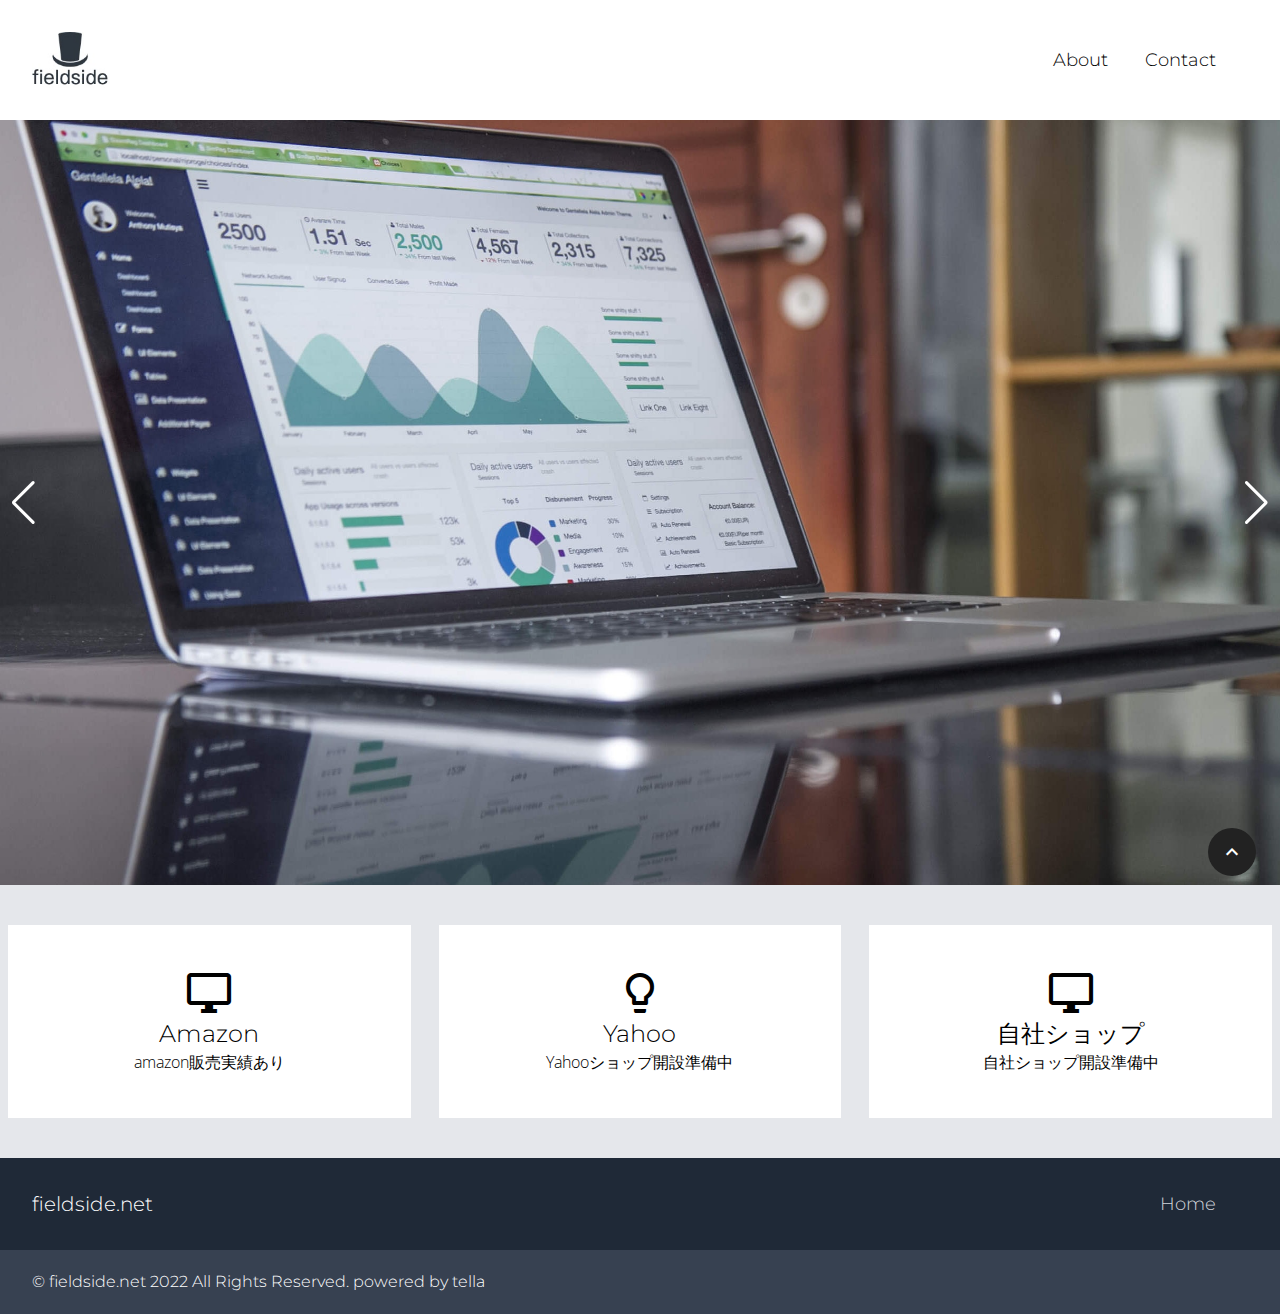
==== index.html @ 91e6fcc8 "publish" ====
<!DOCTYPE html>
<html lang="ja">

<head>
	<meta name="generator" content="Hugo 0.92.0" />

<meta charset="utf-8">
<title>fieldside.net</title>
<meta name="viewport" content="width=device-width,initial-scale=1.0">
<link rel="icon" href='/favicon-32x32.png'>

<link href='/css/fa5.min.css' rel="stylesheet" type="text/css">




<link rel="stylesheet" href="/css/style.min.e04a0c0721286edc1d39282bf171d03b2dc2d097d2c0094269122bdcfff6e8dd.css" />


<link rel="stylesheet" href='/css/swiper-bundle.min.css'>

<link href='/css/style.min.css' rel="stylesheet" type="text/css">
<link rel="stylesheet" href='/css/custom.css'><meta name="description" content="fieldside corporate site" />
    <meta property="og:title" content="fieldside.net" />
    <meta property="og:type" content="website" />
    <meta property="og:url" content="https://www.fieldside.net" />
    <meta property="og:image" content="" />
    <meta property="og:description" content="fieldside corporate site" />
    <meta name="twitter:card" content="summary_large_image" />
    <meta name="twitter:site" content="@username" />
    <meta name="twitter:creator" content="@username" />
</head>

<body><header>
    <div id="overlay">
        <ul class="text-center list-none text-white text-3xl">
            
            <li class="p-2">
                <a href="/about/">
                    <span>About</span>
                </a>
            </li>
            
            <li class="p-2">
                <a href="/contact/">
                    <span>Contact</span>
                </a>
            </li>
            
        </ul>
    </div>
    <nav class="flex items-center justify-between flex-wrap bg-opacity-100 p-8">
        <div class="flex items-center flex-shrink-0 text-xl text-grey-900 mr-6">
            <a href="http://www.fieldside.net"><img alt="fieldside"
                    class="h-14 mr-3" src="/img/logo/logo.jpeg"></a>
             
        </div>
        <div class="block lg:hidden">
            <div id="hamburgerbtn" class="flex cursor-pointer items-center w-14 h-10 py-2 rounded mopen">
                <span class="top"></span>
                <span class="middle"></span>
                <span class="bottom"></span>
            </div>
        </div>
        <div class="hidden w-full block flex-grow lg:flex lg:items-center lg:w-auto" id="mobileMenu">
            <div class="text-lg lg:flex-grow">
            </div>
            <div class="text-lg">
                
                <a href="/about/"
                    class="duration-200 block mt-4 lg:inline-block lg:mt-0 text-black hover:opacity-60 mr-8">
                    About
                </a>
                
                <a href="/contact/"
                    class="duration-200 block mt-4 lg:inline-block lg:mt-0 text-black hover:opacity-60 mr-8">
                    Contact
                </a>
                
            </div>
        </div>
    </nav>
</header>
<div class="scroll-top rounded-full">
        <span class="icon-keyboard_arrow_up text-2xl"></span>
    </div><div class="swiper-container">
    <div class="swiper-wrapper">
        
        <div class="swiper-slide">
            <img src="img/slide/slide01.jpg" alt="">
            <div class="s-fade-txt">
                <h1 class="text-4xl text-white">fieldside</h1>
            </div>
        </div>
        
        <div class="swiper-slide">
            <img src="img/slide/slide02.jpg" alt="">
            <div class="s-fade-txt">
                <h1 class="text-4xl text-white"></h1>
            </div>
        </div>
        
    </div>
    <div class="swiper-button-prev"></div>
    <div class="swiper-button-next"></div>
</div>
<div class="bg-tlgray-200 py-6 md:py-10">
    <div class="container mx-auto max-w-7xl">
        <div class="grid grid-cols-1 md:grid-cols-2 lg:grid-cols-3 gap-3">
            
            
                <div class="bg-white text-center mx-2 px-4 py-10 duration-300 transform hover:-translate-y-1 hover:shadow-lg">
                    <div class="p-1">
                        
                        <span class="icon-desktop_windows text-5xl"></span>
                        
                        <h2 class="text-2xl">Amazon</h2>
                        <p class="sans">amazon販売実績あり</p>
                    </div>
                </div>
                
            
            
                <div class="bg-white text-center mx-2 px-4 py-10 duration-300 transform hover:-translate-y-1 hover:shadow-lg">
                    <div class="p-1">
                        
                        <span class="icon-lightbulb_outline text-5xl"></span>
                        
                        <h2 class="text-2xl">Yahoo</h2>
                        <p class="sans">Yahooショップ開設準備中</p>
                    </div>
                </div>
                
            
            
                <div class="bg-white text-center mx-2 px-4 py-10 duration-300 transform hover:-translate-y-1 hover:shadow-lg">
                    <div class="p-1">
                        
                        <span class="icon-desktop_windows text-5xl"></span>
                        
                        <h2 class="text-2xl">自社ショップ</h2>
                        <p class="sans">自社ショップ開設準備中</p>
                    </div>
                </div>
                
            
        </div>
    </div>
</div>

<footer class="bg-tlgray-100">
    
    <script>
        function toggleNav() {
            var hamburger = document.getElementById("hamburgerbtn");
            var overlay = document.getElementById("overlay");
            var body = document.body;

            hamburger.addEventListener("click", function () {
                overlay.classList.toggle("open");
                hamburger.classList.toggle("is-open");
                body.classList.toggle("scroll-lock");
            });
        }
        toggleNav();

        document.querySelector('.scroll-top').addEventListener('click', () => {
            document.documentElement.scrollTop = 0;
        });
    </script>
    <link href="https://fonts.googleapis.com/css2?family=Montserrat&family=Open+Sans&display=swap" rel="stylesheet">
    <div class="flex items-center justify-between flex-wrap bg-gray-800 p-8 text-white">
        <div class="items-center text-xl text-grey-900 mr-6">
            fieldside.net
        </div>
        <div class="w-full block flex-grow lg:flex lg:items-center lg:w-auto" id="mobileMenu">
            <div class="text-lg lg:flex-grow">
            </div>
            <div class="flex flex-row items-center text-lg">
                
                <a href="/" class="block mt-4 lg:inline-block lg:mt-0 text-gray-300 hover:text-white mr-8">
                    
                    Home
                    
                </a>
                
            </div>
        </div>
    </div>
    <div class="copy pl-8 py-5 bg-tlgray-700 text-white text-md">
        &copy; fieldside.net 2022 All Rights Reserved.
        <span>powered by <a href="https://github.com/opera7133/tella" target="_blank">tella</a></span>
    </div>
</footer>
<script src="/js/swiper-bundle.min.js"></script>
    <script>
        var mySwiper = new Swiper(".swiper-container", {
            direction: "horizontal",
            loop: true,
            speed: 550,
            autoplay: {
                delay: 6000,
            },
            pagination: {
                el: ".swiper-pagination",
            },
            navigation: {
                nextEl: ".swiper-button-next",
                prevEl: ".swiper-button-prev",
            },
        });
    </script>
</body>

</html>
---- css/style.min.e04a0c0721286edc1d39282bf171d03b2dc2d097d2c0094269122bdcfff6e8dd.css ----
*,::before,::after{box-sizing:border-box;border-width:0;border-style:solid;border-color:initial}::before,::after{--tw-content:''}html{line-height:1.5;-webkit-text-size-adjust:100%;-moz-tab-size:4;-o-tab-size:4;tab-size:4;font-family:ui-sans-serif,system-ui,-apple-system,BlinkMacSystemFont,segoe ui,Roboto,helvetica neue,Arial,noto sans,sans-serif,apple color emoji,segoe ui emoji,segoe ui symbol,noto color emoji}body{margin:0;line-height:inherit}hr{height:0;color:inherit;border-top-width:1px}abbr[title]{-webkit-text-decoration:underline dotted;text-decoration:underline dotted}h1,h2,h3,h4,h5,h6{font-size:inherit;font-weight:inherit}a{color:inherit;text-decoration:inherit}b,strong{font-weight:bolder}code,kbd,samp,pre{font-family:ui-monospace,SFMono-Regular,Menlo,Monaco,Consolas,liberation mono,courier new,monospace;font-size:1em}small{font-size:80%}sub,sup{font-size:75%;line-height:0;position:relative;vertical-align:baseline}sub{bottom:-.25em}sup{top:-.5em}table{text-indent:0;border-color:inherit;border-collapse:collapse}button,input,optgroup,select,textarea{font-family:inherit;font-size:100%;line-height:inherit;color:inherit;margin:0;padding:0}button,select{text-transform:none}button,[type=button],[type=reset],[type=submit]{-webkit-appearance:button;background-color:transparent;background-image:none}:-moz-focusring{outline:auto}:-moz-ui-invalid{box-shadow:none}progress{vertical-align:baseline}::-webkit-inner-spin-button,::-webkit-outer-spin-button{height:auto}[type=search]{-webkit-appearance:textfield;outline-offset:-2px}::-webkit-search-decoration{-webkit-appearance:none}::-webkit-file-upload-button{-webkit-appearance:button;font:inherit}summary{display:list-item}blockquote,dl,dd,h1,h2,h3,h4,h5,h6,hr,figure,p,pre{margin:0}fieldset{margin:0;padding:0}legend{padding:0}ol,ul,li,menu{list-style:none;margin:0;padding:0}textarea{resize:vertical}input::-moz-placeholder,textarea::-moz-placeholder{opacity:1;color:#9ca3af}input:-ms-input-placeholder,textarea:-ms-input-placeholder{opacity:1;color:#9ca3af}input::placeholder,textarea::placeholder{opacity:1;color:#9ca3af}button,[role=button]{cursor:pointer}:disabled{cursor:default}img,svg,video,canvas,audio,iframe,embed,object{display:block;vertical-align:middle}img,video{max-width:100%;height:auto}[hidden]{display:none}*,::before,::after{--tw-translate-x:0;--tw-translate-y:0;--tw-rotate:0;--tw-skew-x:0;--tw-skew-y:0;--tw-scale-x:1;--tw-scale-y:1;--tw-transform:translateX(var(--tw-translate-x)) translateY(var(--tw-translate-y)) rotate(var(--tw-rotate)) skewX(var(--tw-skew-x)) skewY(var(--tw-skew-y)) scaleX(var(--tw-scale-x)) scaleY(var(--tw-scale-y));--tw-border-opacity:1;border-color:rgb(229 231 235/var(--tw-border-opacity));--tw-ring-offset-shadow:0 0 #0000;--tw-ring-shadow:0 0 #0000;--tw-shadow:0 0 #0000;--tw-shadow-colored:0 0 #0000}.container{width:100%}@media(min-width:640px){.container{max-width:640px}}@media(min-width:768px){.container{max-width:768px}}@media(min-width:1024px){.container{max-width:1024px}}@media(min-width:1280px){.container{max-width:1280px}}@media(min-width:1536px){.container{max-width:1536px}}.pointer-events-none{pointer-events:none}.relative{position:relative}.col-span-3{grid-column:span 3/span 3}.col-span-1{grid-column:span 1/span 1}.m-2{margin:.5rem}.m-3{margin:.75rem}.mx-auto{margin-left:auto;margin-right:auto}.my-10{margin-top:2.5rem;margin-bottom:2.5rem}.mx-3{margin-left:.75rem;margin-right:.75rem}.my-2{margin-top:.5rem;margin-bottom:.5rem}.my-4{margin-top:1rem;margin-bottom:1rem}.my-5{margin-top:1.25rem;margin-bottom:1.25rem}.mx-2{margin-left:.5rem;margin-right:.5rem}.ml-2{margin-left:.5rem}.mb-4{margin-bottom:1rem}.mr-2{margin-right:.5rem}.mt-1{margin-top:.25rem}.mb-3{margin-bottom:.75rem}.mr-6{margin-right:1.5rem}.mt-4{margin-top:1rem}.mr-8{margin-right:2rem}.mr-3{margin-right:.75rem}.mt-3{margin-top:.75rem}.mb-2{margin-bottom:.5rem}.block{display:block}.flex{display:flex}.inline-flex{display:inline-flex}.grid{display:grid}.hidden{display:none}.h-14{height:3.5rem}.h-auto{height:auto}.h-10{height:2.5rem}.min-h-screen{min-height:100vh}.w-full{width:100%}.w-14{width:3.5rem}.w-auto{width:auto}.max-w-6xl{max-width:72rem}.max-w-7xl{max-width:80rem}.max-w-full{max-width:100%}.flex-shrink-0{flex-shrink:0}.flex-grow{flex-grow:1}.transform{transform:var(--tw-transform)}.cursor-pointer{cursor:pointer}.cursor-auto{cursor:auto}.list-none{list-style-type:none}.grid-cols-2{grid-template-columns:repeat(2,minmax(0,1fr))}.grid-cols-1{grid-template-columns:repeat(1,minmax(0,1fr))}.flex-row{flex-direction:row}.flex-col{flex-direction:column}.flex-wrap{flex-wrap:wrap}.content-center{align-content:center}.items-center{align-items:center}.justify-center{justify-content:center}.justify-between{justify-content:space-between}.gap-2{gap:.5rem}.gap-3{gap:.75rem}.rounded-full{border-radius:9999px}.rounded{border-radius:.25rem}.border{border-width:1px}.border-0{border-width:0}.border-r{border-right-width:1px}.border-b{border-bottom-width:1px}.border-l{border-left-width:1px}.border-gray-600{--tw-border-opacity:1;border-color:rgb(75 85 99/var(--tw-border-opacity))}.border-white{--tw-border-opacity:1;border-color:rgb(255 255 255/var(--tw-border-opacity))}.border-blue-600{--tw-border-opacity:1;border-color:rgb(37 99 235/var(--tw-border-opacity))}.border-gray-400{--tw-border-opacity:1;border-color:rgb(156 163 175/var(--tw-border-opacity))}.border-gray-200{--tw-border-opacity:1;border-color:rgb(229 231 235/var(--tw-border-opacity))}.bg-red-600{--tw-bg-opacity:1;background-color:rgb(220 38 38/var(--tw-bg-opacity))}.bg-gray-800{--tw-bg-opacity:1;background-color:rgb(31 41 55/var(--tw-bg-opacity))}.bg-tlgray-700{--tw-bg-opacity:1;background-color:rgb(55 65 81/var(--tw-bg-opacity))}.bg-white{--tw-bg-opacity:1;background-color:rgb(255 255 255/var(--tw-bg-opacity))}.bg-blue-600{--tw-bg-opacity:1;background-color:rgb(37 99 235/var(--tw-bg-opacity))}.bg-tlgray-800{--tw-bg-opacity:1;background-color:rgb(31 41 55/var(--tw-bg-opacity))}.bg-tlgray-200{--tw-bg-opacity:1;background-color:rgb(229 231 235/var(--tw-bg-opacity))}.bg-gray-200{--tw-bg-opacity:1;background-color:rgb(229 231 235/var(--tw-bg-opacity))}.bg-opacity-100{--tw-bg-opacity:1}.p-8{padding:2rem}.p-2{padding:.5rem}.p-0{padding:0}.p-1{padding:.25rem}.p-6{padding:1.5rem}.p-3{padding:.75rem}.p-4{padding:1rem}.px-2{padding-left:.5rem;padding-right:.5rem}.py-1{padding-top:.25rem;padding-bottom:.25rem}.px-1{padding-left:.25rem;padding-right:.25rem}.py-4{padding-top:1rem;padding-bottom:1rem}.py-3{padding-top:.75rem;padding-bottom:.75rem}.py-2{padding-top:.5rem;padding-bottom:.5rem}.py-5{padding-top:1.25rem;padding-bottom:1.25rem}.px-5{padding-left:1.25rem;padding-right:1.25rem}.px-6{padding-left:1.5rem;padding-right:1.5rem}.py-6{padding-top:1.5rem;padding-bottom:1.5rem}.px-4{padding-left:1rem;padding-right:1rem}.py-10{padding-top:2.5rem;padding-bottom:2.5rem}.px-8{padding-left:2rem;padding-right:2rem}.pl-8{padding-left:2rem}.pl-4{padding-left:1rem}.pb-5{padding-bottom:1.25rem}.text-center{text-align:center}.text-4xl{font-size:2.25rem;line-height:2.5rem}.text-2xl{font-size:1.5rem;line-height:2rem}.text-5xl{font-size:3rem;line-height:1}.text-xl{font-size:1.25rem;line-height:1.75rem}.text-lg{font-size:1.125rem;line-height:1.75rem}.text-3xl{font-size:1.875rem;line-height:2.25rem}.text-base{font-size:1rem;line-height:1.5rem}.text-sm{font-size:.875rem;line-height:1.25rem}.font-bold{font-weight:700}.leading-4{line-height:1rem}.leading-normal{line-height:1.5}.text-white{--tw-text-opacity:1;color:rgb(255 255 255/var(--tw-text-opacity))}.text-gray-300{--tw-text-opacity:1;color:rgb(209 213 219/var(--tw-text-opacity))}.text-black{--tw-text-opacity:1;color:rgb(0 0 0/var(--tw-text-opacity))}.text-blue-600{--tw-text-opacity:1;color:rgb(37 99 235/var(--tw-text-opacity))}.text-gray-900{--tw-text-opacity:1;color:rgb(17 24 39/var(--tw-text-opacity))}.text-gray-700{--tw-text-opacity:1;color:rgb(55 65 81/var(--tw-text-opacity))}.text-gray-600{--tw-text-opacity:1;color:rgb(75 85 99/var(--tw-text-opacity))}.shadow-md{--tw-shadow:0 4px 6px -1px rgb(0 0 0 / 0.1), 0 2px 4px -2px rgb(0 0 0 / 0.1);--tw-shadow-colored:0 4px 6px -1px var(--tw-shadow-color), 0 2px 4px -2px var(--tw-shadow-color);box-shadow:var(--tw-ring-offset-shadow,0 0 #0000),var(--tw-ring-shadow,0 0 #0000),var(--tw-shadow)}.transition-colors{transition-property:background-color,border-color,color,fill,stroke;transition-timing-function:cubic-bezier(.4,0,.2,1);transition-duration:150ms}.duration-300{transition-duration:300ms}.duration-200{transition-duration:200ms}.duration-100{transition-duration:100ms}.duration-500{transition-duration:500ms}.hover\:-translate-y-1:hover{--tw-translate-y:-0.25rem;transform:var(--tw-transform)}.hover\:border-black:hover{--tw-border-opacity:1;border-color:rgb(0 0 0/var(--tw-border-opacity))}.hover\:border-blue-700:hover{--tw-border-opacity:1;border-color:rgb(29 78 216/var(--tw-border-opacity))}.hover\:bg-gray-400:hover{--tw-bg-opacity:1;background-color:rgb(156 163 175/var(--tw-bg-opacity))}.hover\:text-black:hover{--tw-text-opacity:1;color:rgb(0 0 0/var(--tw-text-opacity))}.hover\:text-white:hover{--tw-text-opacity:1;color:rgb(255 255 255/var(--tw-text-opacity))}.hover\:text-blue-700:hover{--tw-text-opacity:1;color:rgb(29 78 216/var(--tw-text-opacity))}.hover\:opacity-60:hover{opacity:.6}.hover\:opacity-80:hover{opacity:.8}.hover\:shadow-lg:hover{--tw-shadow:0 10px 15px -3px rgb(0 0 0 / 0.1), 0 4px 6px -4px rgb(0 0 0 / 0.1);--tw-shadow-colored:0 10px 15px -3px var(--tw-shadow-color), 0 4px 6px -4px var(--tw-shadow-color);box-shadow:var(--tw-ring-offset-shadow,0 0 #0000),var(--tw-ring-shadow,0 0 #0000),var(--tw-shadow)}.hover\:shadow-md:hover{--tw-shadow:0 4px 6px -1px rgb(0 0 0 / 0.1), 0 2px 4px -2px rgb(0 0 0 / 0.1);--tw-shadow-colored:0 4px 6px -1px var(--tw-shadow-color), 0 2px 4px -2px var(--tw-shadow-color);box-shadow:var(--tw-ring-offset-shadow,0 0 #0000),var(--tw-ring-shadow,0 0 #0000),var(--tw-shadow)}.focus\:border-gray-500:focus{--tw-border-opacity:1;border-color:rgb(107 114 128/var(--tw-border-opacity))}.focus\:bg-white:focus{--tw-bg-opacity:1;background-color:rgb(255 255 255/var(--tw-bg-opacity))}.focus\:outline-none:focus{outline:2px solid transparent;outline-offset:2px}@media(prefers-color-scheme:dark){.dark\:border-gray-600{--tw-border-opacity:1;border-color:rgb(75 85 99/var(--tw-border-opacity))}}@media(min-width:768px){.md\:grid-cols-2{grid-template-columns:repeat(2,minmax(0,1fr))}.md\:py-10{padding-top:2.5rem;padding-bottom:2.5rem}}@media(min-width:1024px){.lg\:col-span-2{grid-column:span 2/span 2}.lg\:mt-0{margin-top:0}.lg\:inline-block{display:inline-block}.lg\:flex{display:flex}.lg\:hidden{display:none}.lg\:h-44{height:11rem}.lg\:w-auto{width:auto}.lg\:max-w-full{max-width:100%}.lg\:flex-grow{flex-grow:1}.lg\:grid-cols-3{grid-template-columns:repeat(3,minmax(0,1fr))}.lg\:items-center{align-items:center}.lg\:border-l-0{border-left-width:0}.lg\:border-t{border-top-width:1px}.lg\:border-gray-400{--tw-border-opacity:1;border-color:rgb(156 163 175/var(--tw-border-opacity))}.lg\:py-1{padding-top:.25rem;padding-bottom:.25rem}.lg\:px-0{padding-left:0;padding-right:0}.lg\:text-2xl{font-size:1.5rem;line-height:2rem}}
---- css/style.min.css ----
@font-face{font-family:icomoon;src:url(./fonts/icomoon.ttf?k0g81o) format('truetype'),url(./fonts/icomoon.woff?k0g81o) format('woff'),url(./fonts/icomoon.svg?k0g81o#icomoon) format('svg');font-weight:400;font-style:normal;font-display:block}[class*=" icon-"],[class^=icon-]{font-family:icomoon!important;speak:never;font-style:normal;font-weight:400;font-variant:normal;text-transform:none;line-height:1;-webkit-font-smoothing:antialiased;-moz-osx-font-smoothing:grayscale}.icon-facebook:before{content:"\f09a"}.icon-get-pocket:before{content:"\f265"}.icon-line:before{content:"\e90e"}.icon-hatenabookmark:before{content:"\e90f"}.icon-discord:before{content:"\e907"}.icon-email:before{content:"\e902"}.icon-message:before{content:"\e900"}.icon-create:before{content:"\e901"}.icon-access_time:before{content:"\e903"}.icon-file_download:before{content:"\e90b"}.icon-folder:before{content:"\e908"}.icon-desktop_windows:before{content:"\e906"}.icon-keyboard_arrow_left:before{content:"\e904"}.icon-keyboard_arrow_right:before{content:"\e905"}.icon-keyboard_arrow_up:before{content:"\e90d"}.icon-remove_red_eye:before{content:"\e90c"}.icon-person:before{content:"\e90a"}.icon-lightbulb_outline:before{content:"\e909"}.icon-price-tag:before{content:"\e935"}.icon-sphere:before{content:"\e9c9"}.icon-link:before{content:"\e9cb"}.icon-twitter:before{content:"\ea96"}.icon-youtube:before{content:"\ea9d"}.icon-github:before{content:"\eab0"}body{font-family:Montserrat,"Noto Sans JP",sans-serif;font-weight:300}html{scroll-behavior:smooth}@keyframes ScaleAni{0%{transform:scale(.9)}100%{transform:scale(1)}}.swiper-slide .s-fade-txt{position:absolute;top:50%;left:50%;transform:translate(-50%,-50%);opacity:0}.swiper-slide .s-fade-txt{animation:FadeAni .5s ease 1s 1 normal both}@keyframes FadeAni{0%{opacity:0}100%{opacity:1}}.wrap{overflow:hidden}.swiper-wrapper img{width:100%;height:85vh;object-fit:cover}.active{display:block!important}.slide-wrap img{width:100%;height:85vh;object-fit:cover}.slide-class{margin:0 auto}.animation-slide{position:relative}.swiper-button-next:after,.swiper-button-prev:after,.swiper-conteiner-rtl{color:#fff}.swiper-pagination-bullet{background:#fff}.mopen{float:left;display:block;background:rgba(255,255,255,0);position:relative;z-index:1000}.mopen span{transition:all .3s;transform:rotate(0);width:50px;height:2px;display:block;background:#000;position:absolute;left:50%;top:50%;margin-left:-25px}.mopen .top{transform:translateY(-17px)}.mopen .bottom{transform:translateY(17px)}.mopen.is-open span{background:#fff}.mopen.is-open .middle{background:rgba(255,255,255,0)}.mopen.is-open .top{transform:rotate(-45deg) translateY(0)}.mopen.is-open .bottom{transform:rotate(45deg) translateY(0)}#overlay{visibility:hidden;display:flex;transition:.3s linear;position:absolute;z-index:900;align-items:center;justify-content:center;left:0;top:0;width:100%;height:100%;background:#222;opacity:0}#overlay.open{visibility:visible;opacity:.95}body.scroll-lock{position:fixed;left:0;right:0;top:0;bottom:0}.scroll-top{background-color:#222;text-align:center;color:#fff;position:fixed;right:1.5rem;bottom:1.5rem;width:3rem;height:3rem;display:flex;flex-direction:column;z-index:1000;padding-top:.75em;padding-bottom:.75em;cursor:pointer}.content li li{margin-left:.8em;font-size:.9em}.content{margin-bottom:3em;font-family:"Open Sans",sans-serif}.content li{font-size:1.1em;padding-top:.25rem;padding-bottom:.25rem}.content a{color:#007bff}.content a:hover{text-decoration:underline}.content p{padding-top:.25rem;padding-bottom:.25rem;font-size:1.1em;letter-spacing:.03em}.content h1,.content h2,.content h3,.content h4,.content h5,.content h6{margin:3em 0 .25em}.content h1+h2,.content h2+h3,.content h2+h4,.content h3+h4,.content h3+h5,.content h4+h5,.content h4+h6,.content h5+h6{margin-top:1em}.content h1{font-size:2.25rem}.content h2{padding-top:.55em;padding-bottom:.5em;padding-left:.5em;background-color:#f6f6f6;border-left:4px solid #222;font-weight:700;font-size:1.55em}.content h3{font-size:1.4rem;padding-bottom:.25em;border-bottom:2px solid #222;font-weight:700}.content h4{font-size:1.25rem}.content h5{font-size:1.125rem}.content h6{font-size:1rem}.content b{font-style:bold}.content blockquote{background-color:#edf2f7;padding:.5rem 1rem}.content table:not(.hljs-ln){display:table;border-collapse:collapse;border-spacing:2px;table-layout:auto}.content th{padding:.5rem 1rem;display:table-cell;text-align:-internal-center}.content td:not(.hljs-ln-line){padding:.5rem 1rem;box-sizing:border-box;border:1px solid #e2e8f0;display:table-cell;text-align:-internal-center}.content tr{display:table-row}.content thead{display:table-header-group}.sans{font-family:"Open Sans",sans-serif}pre{padding:.5rem;max-width:72em;overflow:auto}code,kbd,samp{font-family:Menlo,Monaco,Consolas,"Liberation Mono","Courier New",monospace;font-size:1em}ol{margin-left:1em;list-style-type:decimal}.footnotes{margin-top:1rem}blockquote{margin:.8rem 0}iframe{margin:.8rem 0}.s_video_simple{margin:.8rem 0}table:not(.hljs-ln){margin-bottom:.8rem}.highlight{margin-bottom:.8rem}ul{margin-left:.4rem;list-style:inside}b,strong{font-weight:700}input[type=text],textarea{width:100%;max-width:72em;margin-bottom:.5em;margin-top:.5em}input,textarea{-webkit-appearance:none}.pagination{display:flex;list-style:none;border-radius:.25rem;margin:20px 0;padding:0;justify-content:center}.page-link{position:relative;display:block;padding:.75rem 1rem;margin-left:-1px;line-height:1.25;border:1px solid #dee2e6}.homepage .page-link,.listing .page-link{background-color:#fff}.page-item.disabled .page-link{color:#6c757d;pointer-events:none;cursor:auto;background-color:#fff;border-color:#dee2e6}.page-item.active .page-link{z-index:1}#TableOfContents>ul{border:1px solid #999;border-radius:3px;padding:.5em 1em;line-height:2}#TableOfContents>ul:before{content:"Table of Contents";text-align:center;font-size:1.5em;font-weight:400}#TableOfContents ul{list-style-type:none}#TableOfContents li{padding-top:0}#TableOfContents li>ul{padding-left:1em;width:100%}#TableOfContents a{display:block;border-bottom:dashed 1px #d3d3d3}.hljs-ln-code{padding-left:.8em!important}::-webkit-scrollbar{width:10px}::-webkit-scrollbar-track{border-radius:8px;box-shadow:inset 0 0 5px rgba(0,0,0,.1)}::-webkit-scrollbar-thumb{background-color:#121212;border-radius:10px;box-shadow:0 0 0 1px #121212}.share-button{padding-top:10px;padding-bottom:8px;transition:all .3s}.share-button:hover{opacity:.7}.twitter{background-color:#1da1f2}.line{background-color:#00c300}.facebook{background-color:#3b5998}.pocket{background-color:#ef4056}.hatena{background-color:#00a4de}.url{background-color:#222}
---- css/custom.css ----
/*
 This CSS file is used to override the existing styles of the theme.
 You can change the article headings, fonts, colors, etc.
*/
.kaisha {
width: 100%;
}

.kaisha th,
.kaisha td {
border: 1px solid #ccc;
padding: 20px;
}

.kaisha th {
font-weight: bold;
background-color: #dedede; 
}

@media screen and (max-width: 767px) {
.kaisha,
.kaisha tr,
.kaisha td,
.kaisha th {display:block;}
.kaisha th {width:auto;}
}
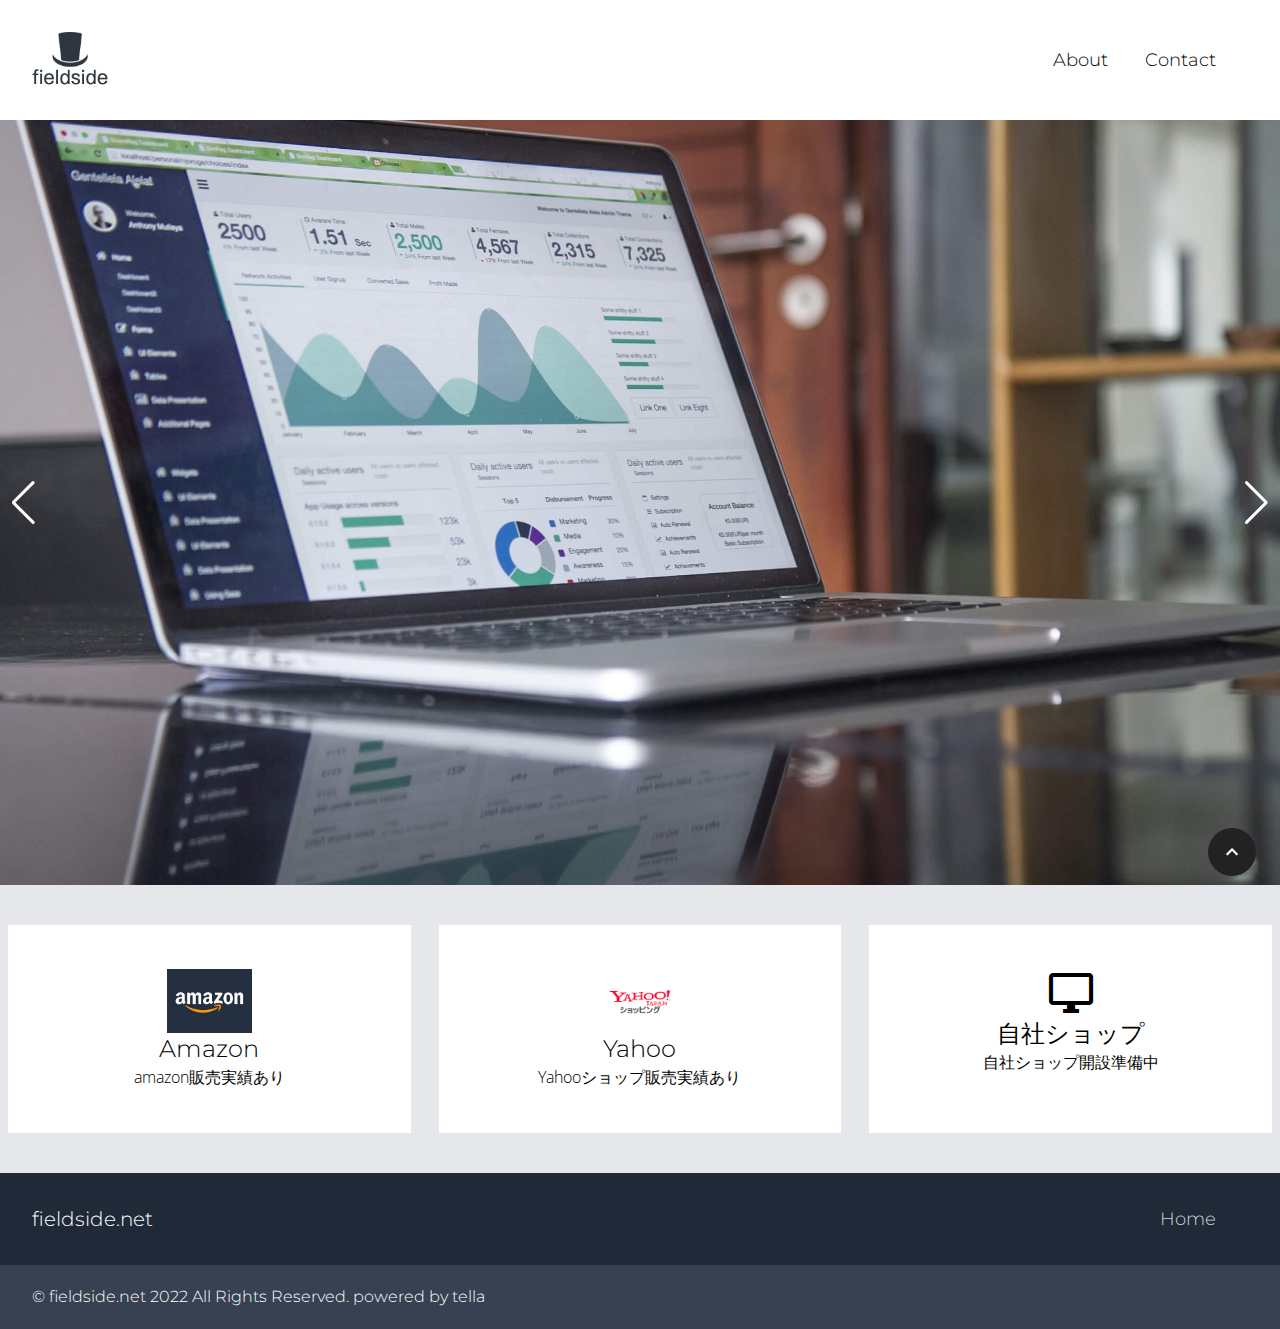
==== commit 51a7cc99: "publish" ====
--- a/index.html
+++ b/index.html
@@ -108,35 +108,38 @@
     <div class="container mx-auto max-w-7xl">
         <div class="grid grid-cols-1 md:grid-cols-2 lg:grid-cols-3 gap-3">
             
-            
+            <a href="https://www.amazon.co.jp/sp?_encoding=UTF8&amp;asin=&amp;isAmazonFulfilled=1&amp;isCBA=&amp;marketplaceID=A1VC38T7YXB528&amp;orderID=&amp;protocol=current&amp;seller=AECFKT2VLMKIZ&amp;sshmPath=" target="_blank">
                 <div class="bg-white text-center mx-2 px-4 py-10 duration-300 transform hover:-translate-y-1 hover:shadow-lg">
-                    <div class="p-1">
-                        
-                        <span class="icon-desktop_windows text-5xl"></span>
+                    <div class="p-1" style="text-align: center;">
+                        
+                        
+                        <img src="img/strip/amazon.jpg" style="margin : 0 auto; height: 4rem;">
                         
                         <h2 class="text-2xl">Amazon</h2>
                         <p class="sans">amazon販売実績あり</p>
                     </div>
                 </div>
-                
-            
-            
+                </a>
+            
+            <a href="https://store.shopping.yahoo.co.jp/omorihaisou/" target="_blank">
                 <div class="bg-white text-center mx-2 px-4 py-10 duration-300 transform hover:-translate-y-1 hover:shadow-lg">
-                    <div class="p-1">
-                        
-                        <span class="icon-lightbulb_outline text-5xl"></span>
+                    <div class="p-1" style="text-align: center;">
+                        
+                        
+                        <img src="img/strip/yahoo.png" style="margin : 0 auto; height: 4rem;">
                         
                         <h2 class="text-2xl">Yahoo</h2>
-                        <p class="sans">Yahooショップ開設準備中</p>
+                        <p class="sans">Yahooショップ販売実績あり</p>
                     </div>
                 </div>
-                
+                </a>
             
             
                 <div class="bg-white text-center mx-2 px-4 py-10 duration-300 transform hover:-translate-y-1 hover:shadow-lg">
-                    <div class="p-1">
+                    <div class="p-1" style="text-align: center;">
                         
                         <span class="icon-desktop_windows text-5xl"></span>
+                        
                         
                         <h2 class="text-2xl">自社ショップ</h2>
                         <p class="sans">自社ショップ開設準備中</p>
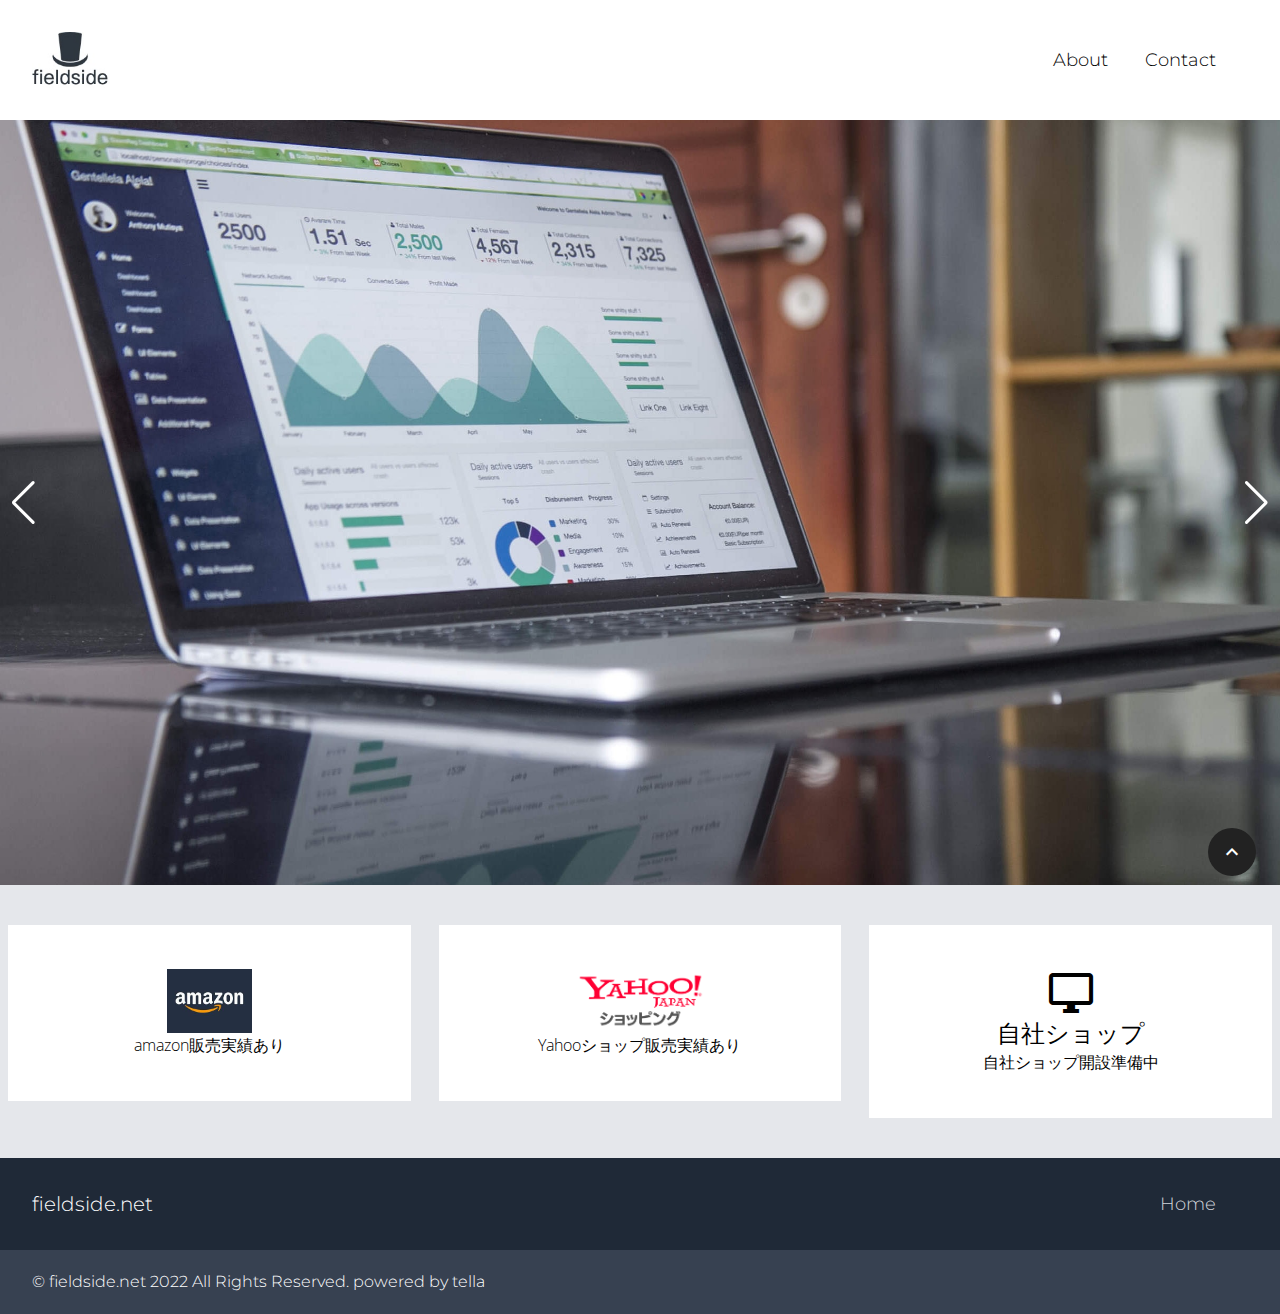
==== commit d8560a7f: "publish" ====
--- a/index.html
+++ b/index.html
@@ -115,7 +115,7 @@
                         
                         <img src="img/strip/amazon.jpg" style="margin : 0 auto; height: 4rem;">
                         
-                        <h2 class="text-2xl">Amazon</h2>
+                        <h2 class="text-2xl"></h2>
                         <p class="sans">amazon販売実績あり</p>
                     </div>
                 </div>
@@ -128,7 +128,7 @@
                         
                         <img src="img/strip/yahoo.png" style="margin : 0 auto; height: 4rem;">
                         
-                        <h2 class="text-2xl">Yahoo</h2>
+                        <h2 class="text-2xl"></h2>
                         <p class="sans">Yahooショップ販売実績あり</p>
                     </div>
                 </div>
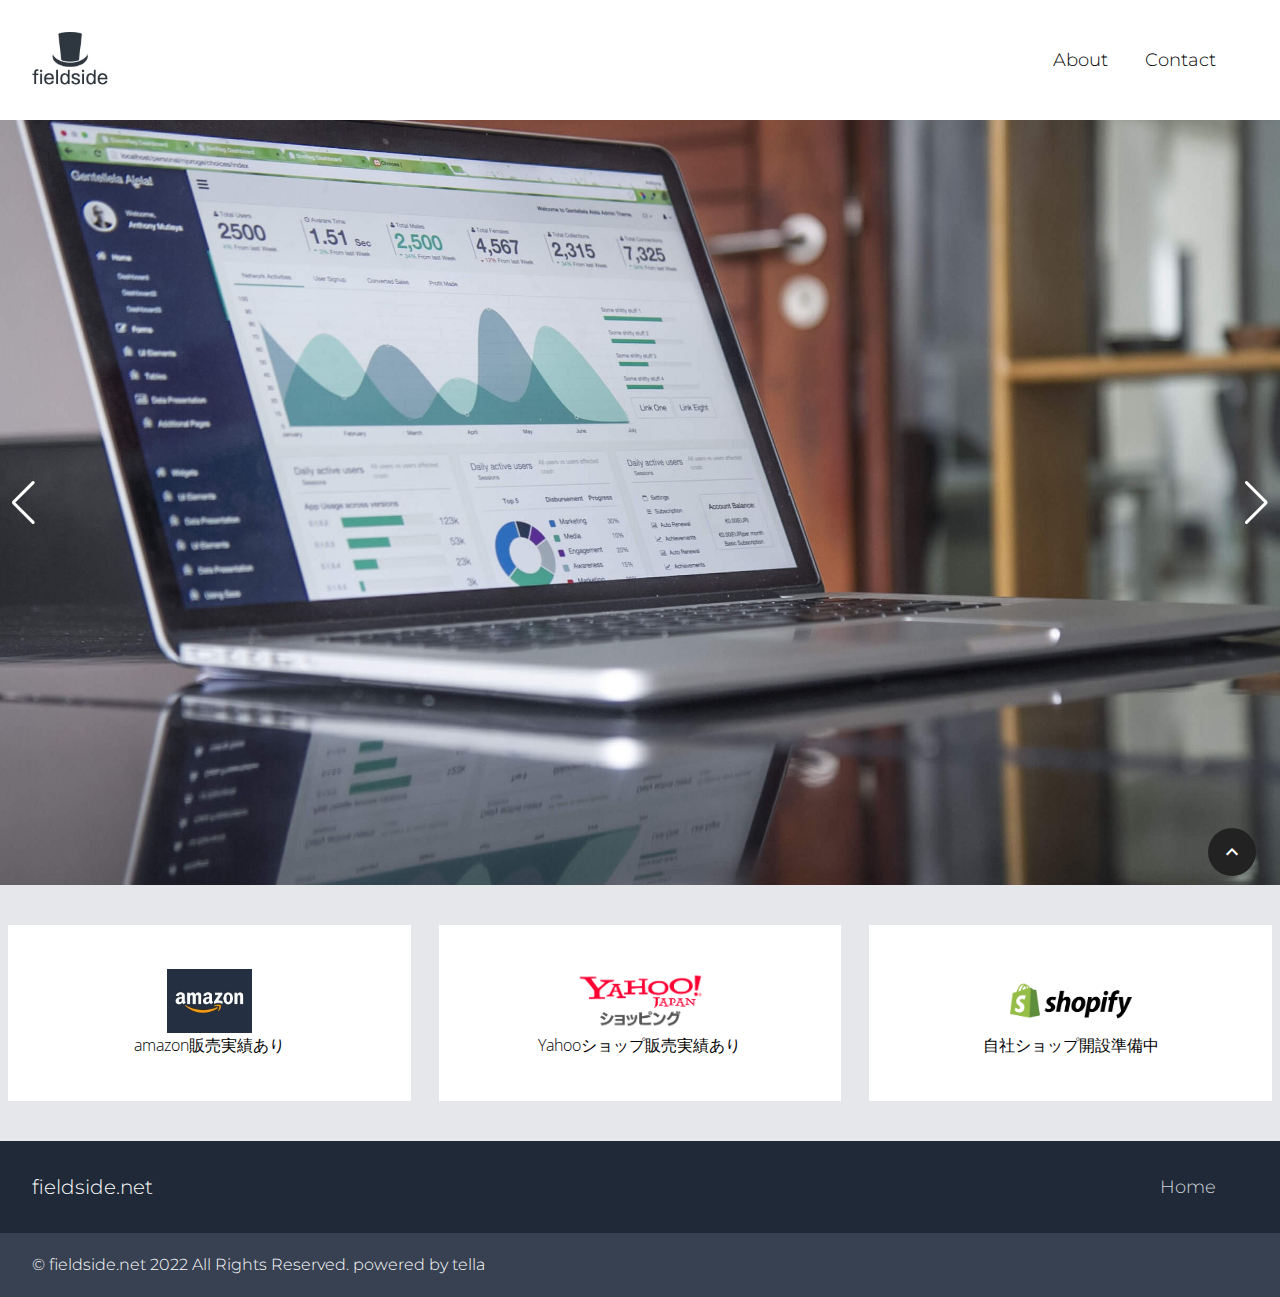
==== commit 30cc8685: "publish" ====
--- a/index.html
+++ b/index.html
@@ -138,10 +138,10 @@
                 <div class="bg-white text-center mx-2 px-4 py-10 duration-300 transform hover:-translate-y-1 hover:shadow-lg">
                     <div class="p-1" style="text-align: center;">
                         
-                        <span class="icon-desktop_windows text-5xl"></span>
-                        
-                        
-                        <h2 class="text-2xl">自社ショップ</h2>
+                        
+                        <img src="img/strip/shopify.png" style="margin : 0 auto; height: 4rem;">
+                        
+                        <h2 class="text-2xl"></h2>
                         <p class="sans">自社ショップ開設準備中</p>
                     </div>
                 </div>
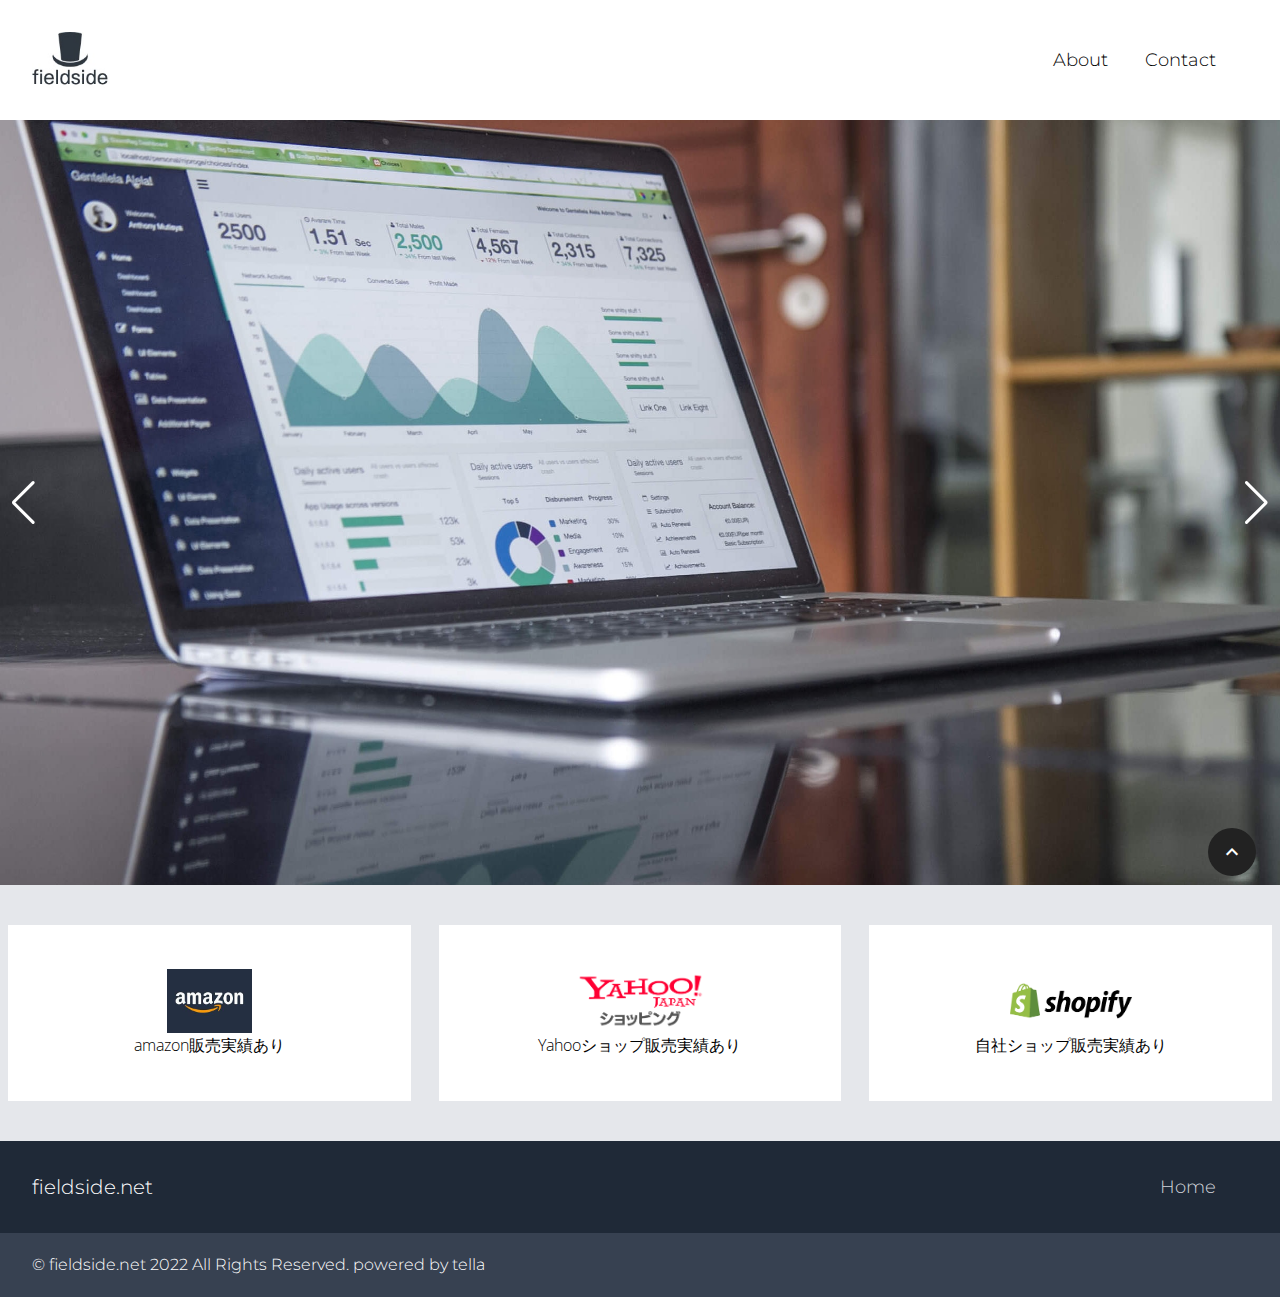
==== commit 7fe67d81: "publish" ====
--- a/index.html
+++ b/index.html
@@ -142,7 +142,7 @@
                         <img src="img/strip/shopify.png" style="margin : 0 auto; height: 4rem;">
                         
                         <h2 class="text-2xl"></h2>
-                        <p class="sans">自社ショップ開設準備中</p>
+                        <p class="sans">自社ショップ販売実績あり</p>
                     </div>
                 </div>
                 
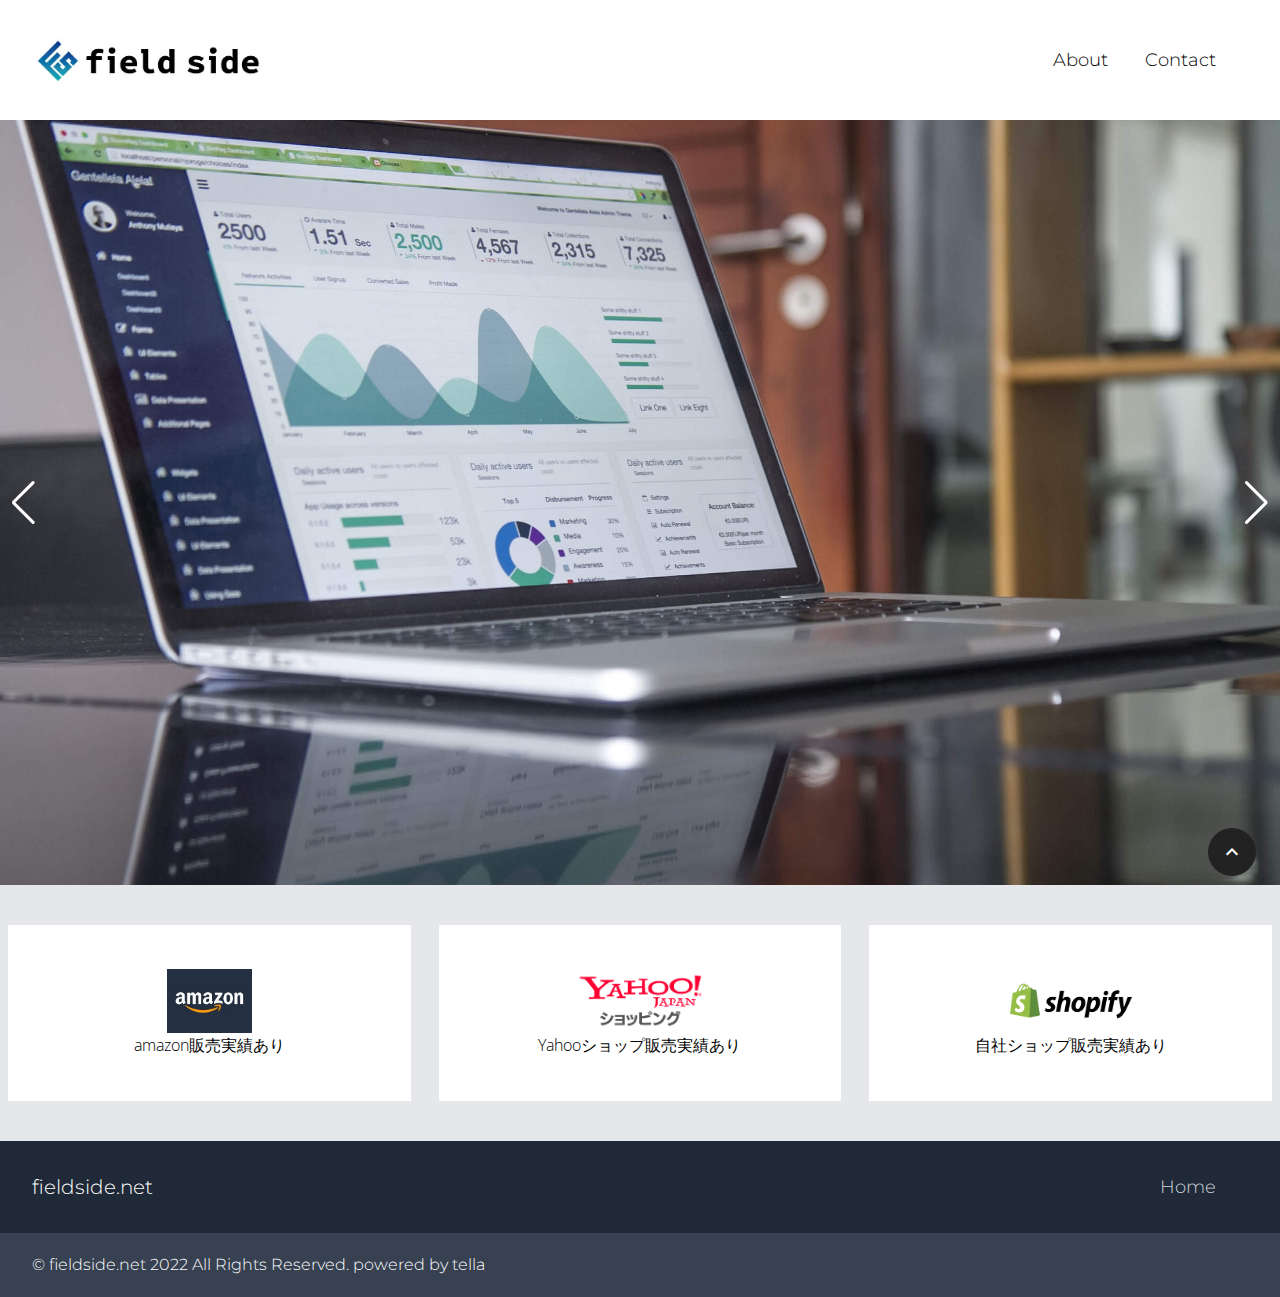
==== commit f6172b44: "publish" ====
--- a/index.html
+++ b/index.html
@@ -108,7 +108,7 @@
     <div class="container mx-auto max-w-7xl">
         <div class="grid grid-cols-1 md:grid-cols-2 lg:grid-cols-3 gap-3">
             
-            <a href="https://www.amazon.co.jp/sp?_encoding=UTF8&amp;asin=&amp;isAmazonFulfilled=1&amp;isCBA=&amp;marketplaceID=A1VC38T7YXB528&amp;orderID=&amp;protocol=current&amp;seller=AECFKT2VLMKIZ&amp;sshmPath=" target="_blank">
+            
                 <div class="bg-white text-center mx-2 px-4 py-10 duration-300 transform hover:-translate-y-1 hover:shadow-lg">
                     <div class="p-1" style="text-align: center;">
                         
@@ -119,9 +119,9 @@
                         <p class="sans">amazon販売実績あり</p>
                     </div>
                 </div>
-                </a>
-            
-            <a href="https://store.shopping.yahoo.co.jp/omorihaisou/" target="_blank">
+                
+            
+            
                 <div class="bg-white text-center mx-2 px-4 py-10 duration-300 transform hover:-translate-y-1 hover:shadow-lg">
                     <div class="p-1" style="text-align: center;">
                         
@@ -132,7 +132,7 @@
                         <p class="sans">Yahooショップ販売実績あり</p>
                     </div>
                 </div>
-                </a>
+                
             
             
                 <div class="bg-white text-center mx-2 px-4 py-10 duration-300 transform hover:-translate-y-1 hover:shadow-lg">
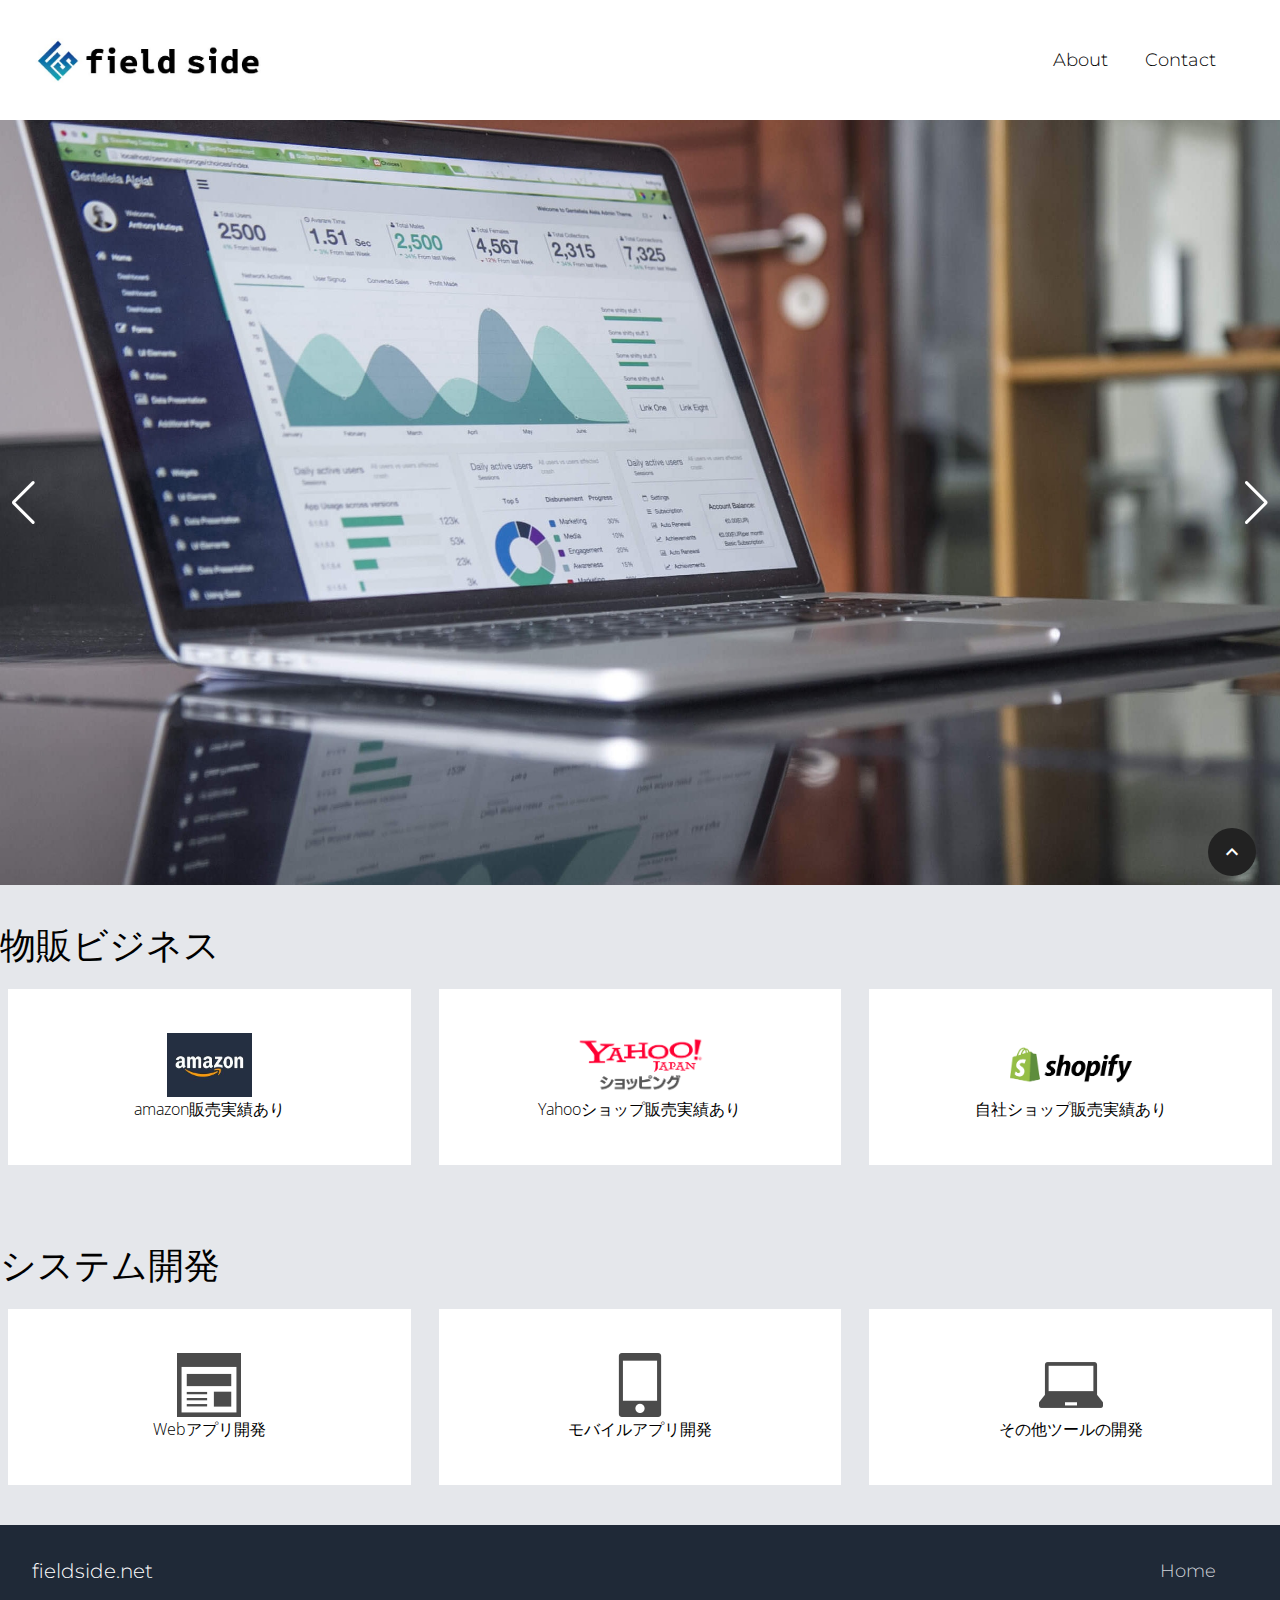
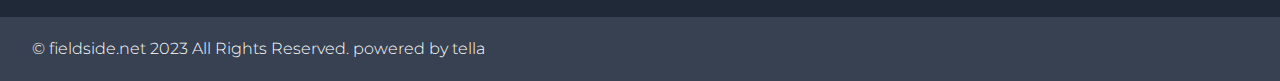
==== commit 79fb3a2a: "publish" ====
--- a/index.html
+++ b/index.html
@@ -2,7 +2,7 @@
 <html lang="ja">
 
 <head>
-	<meta name="generator" content="Hugo 0.92.0" />
+	<meta name="generator" content="Hugo 0.103.1" />
 
 <meta charset="utf-8">
 <title>fieldside.net</title>
@@ -106,46 +106,122 @@
 </div>
 <div class="bg-tlgray-200 py-6 md:py-10">
     <div class="container mx-auto max-w-7xl">
+        <h2 class="text-4xl center">物販ビジネス</h2>
+        <br>
         <div class="grid grid-cols-1 md:grid-cols-2 lg:grid-cols-3 gap-3">
             
             
-                <div class="bg-white text-center mx-2 px-4 py-10 duration-300 transform hover:-translate-y-1 hover:shadow-lg">
-                    <div class="p-1" style="text-align: center;">
-                        
-                        
-                        <img src="img/strip/amazon.jpg" style="margin : 0 auto; height: 4rem;">
-                        
-                        <h2 class="text-2xl"></h2>
-                        <p class="sans">amazon販売実績あり</p>
-                    </div>
-                </div>
-                
-            
-            
-                <div class="bg-white text-center mx-2 px-4 py-10 duration-300 transform hover:-translate-y-1 hover:shadow-lg">
-                    <div class="p-1" style="text-align: center;">
-                        
-                        
-                        <img src="img/strip/yahoo.png" style="margin : 0 auto; height: 4rem;">
-                        
-                        <h2 class="text-2xl"></h2>
-                        <p class="sans">Yahooショップ販売実績あり</p>
-                    </div>
-                </div>
-                
-            
-            
-                <div class="bg-white text-center mx-2 px-4 py-10 duration-300 transform hover:-translate-y-1 hover:shadow-lg">
-                    <div class="p-1" style="text-align: center;">
-                        
-                        
-                        <img src="img/strip/shopify.png" style="margin : 0 auto; height: 4rem;">
-                        
-                        <h2 class="text-2xl"></h2>
-                        <p class="sans">自社ショップ販売実績あり</p>
-                    </div>
-                </div>
-                
+              <a href="https://www.amazon.co.jp/sp?ie=UTF8&amp;seller=AECFKT2VLMKIZ&amp;asin=B0B5L4GN7J&amp;ref_=dp_merchant_link&amp;isAmazonFulfilled=1" target="_blank">
+                  <div class="bg-white text-center mx-2 px-4 py-10 duration-300 transform hover:-translate-y-1 hover:shadow-lg">
+                      <div class="p-1" style="text-align: center;">
+                          
+                          
+                          <img src="img/strip/amazon.jpg" style="margin : 0 auto; height: 4rem;">
+                          
+                          <h2 class="text-2xl"></h2>
+                          <p class="sans">amazon販売実績あり</p>
+                      </div>
+                  </div>
+                  </a>
+              
+            
+            
+              <a href="https://store.shopping.yahoo.co.jp/omorihaisou/" target="_blank">
+                  <div class="bg-white text-center mx-2 px-4 py-10 duration-300 transform hover:-translate-y-1 hover:shadow-lg">
+                      <div class="p-1" style="text-align: center;">
+                          
+                          
+                          <img src="img/strip/yahoo.png" style="margin : 0 auto; height: 4rem;">
+                          
+                          <h2 class="text-2xl"></h2>
+                          <p class="sans">Yahooショップ販売実績あり</p>
+                      </div>
+                  </div>
+                  </a>
+              
+            
+            
+              
+                  <div class="bg-white text-center mx-2 px-4 py-10 duration-300 transform hover:-translate-y-1 hover:shadow-lg">
+                      <div class="p-1" style="text-align: center;">
+                          
+                          
+                          <img src="img/strip/shopify.png" style="margin : 0 auto; height: 4rem;">
+                          
+                          <h2 class="text-2xl"></h2>
+                          <p class="sans">自社ショップ販売実績あり</p>
+                      </div>
+                  </div>
+                  
+              
+            
+            
+            
+            
+            
+            
+            
+        </div>
+    </div>
+</div>
+
+
+<div class="bg-tlgray-200 py-6 md:py-10">
+    <div class="container mx-auto max-w-7xl">
+        <h2 class="text-4xl center">システム開発</h2>
+        <br>
+        <div class="grid grid-cols-1 md:grid-cols-2 lg:grid-cols-3 gap-3">
+            
+            
+            
+            
+            
+            
+            
+            
+              
+                  <div class="bg-white text-center mx-2 px-4 py-10 duration-300 transform hover:-translate-y-1 hover:shadow-lg">
+                      <div class="p-1" style="text-align: center;">
+                          
+                          
+                          <img src="img/strip/web.png" style="margin : 0 auto; height: 4rem;">
+                          
+                          <h2 class="text-2xl"></h2>
+                          <p class="sans">Webアプリ開発</p>
+                      </div>
+                  </div>
+                  
+              
+            
+            
+              
+                  <div class="bg-white text-center mx-2 px-4 py-10 duration-300 transform hover:-translate-y-1 hover:shadow-lg">
+                      <div class="p-1" style="text-align: center;">
+                          
+                          
+                          <img src="img/strip/mobile.png" style="margin : 0 auto; height: 4rem;">
+                          
+                          <h2 class="text-2xl"></h2>
+                          <p class="sans">モバイルアプリ開発</p>
+                      </div>
+                  </div>
+                  
+              
+            
+            
+              
+                  <div class="bg-white text-center mx-2 px-4 py-10 duration-300 transform hover:-translate-y-1 hover:shadow-lg">
+                      <div class="p-1" style="text-align: center;">
+                          
+                          
+                          <img src="img/strip/pc.png" style="margin : 0 auto; height: 4rem;">
+                          
+                          <h2 class="text-2xl"></h2>
+                          <p class="sans">その他ツールの開発</p>
+                      </div>
+                  </div>
+                  
+              
             
         </div>
     </div>
@@ -191,7 +267,7 @@
         </div>
     </div>
     <div class="copy pl-8 py-5 bg-tlgray-700 text-white text-md">
-        &copy; fieldside.net 2022 All Rights Reserved.
+        &copy; fieldside.net 2023 All Rights Reserved.
         <span>powered by <a href="https://github.com/opera7133/tella" target="_blank">tella</a></span>
     </div>
 </footer>
